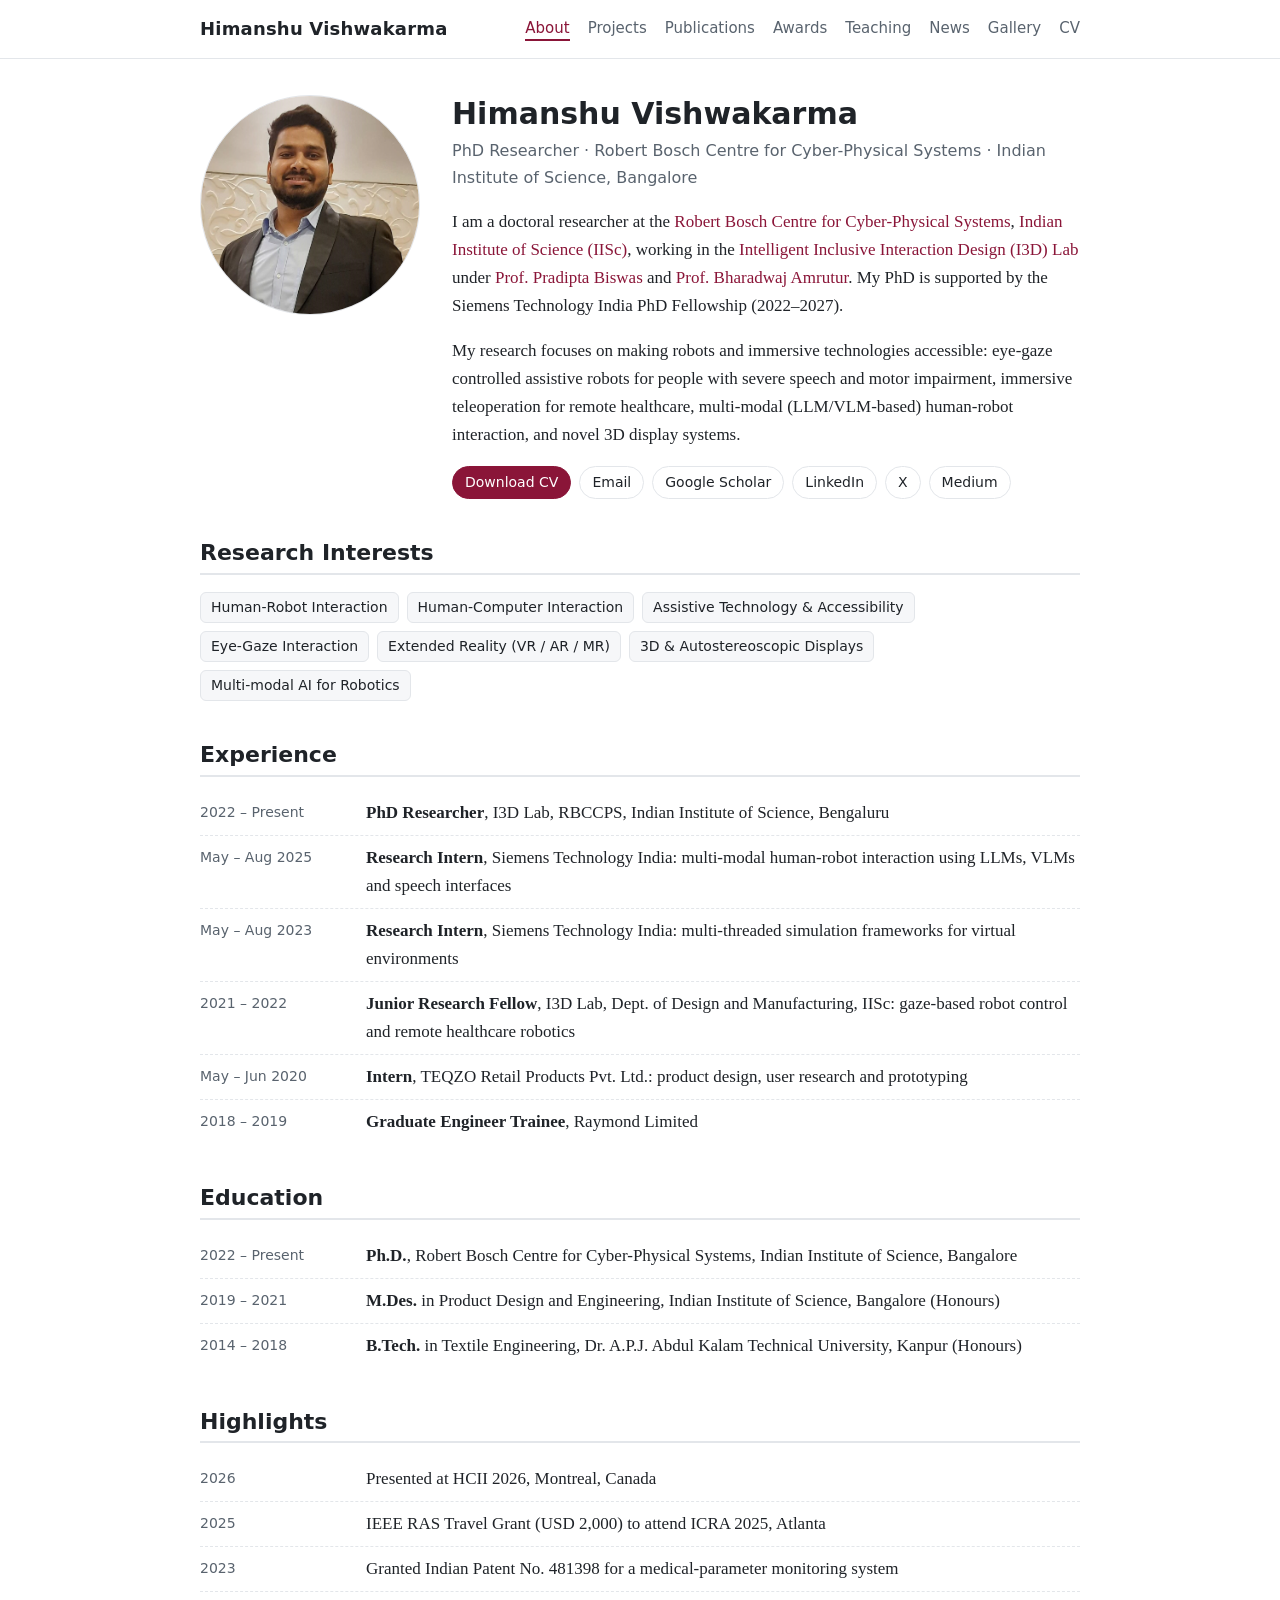
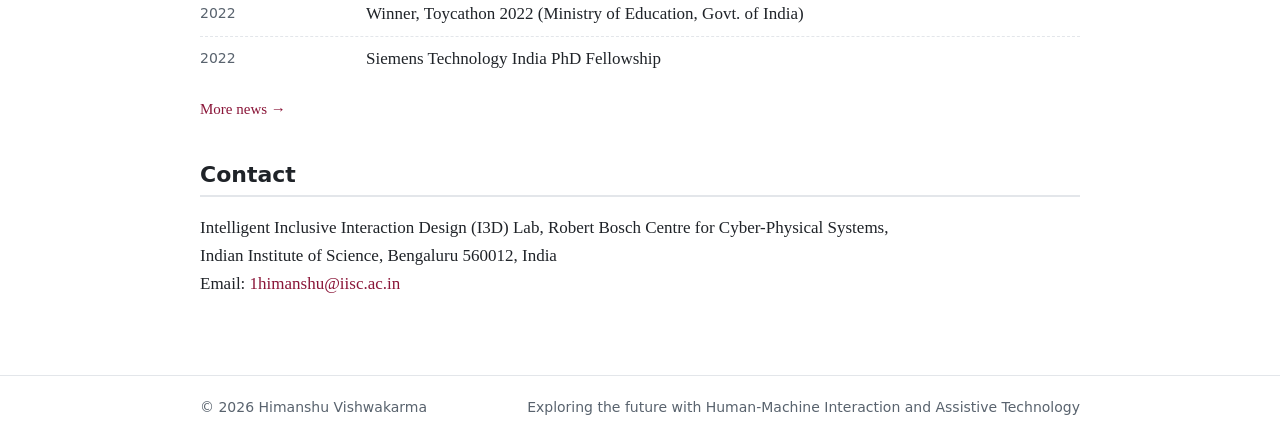
==== index.html @ 06a632ed "Initial version of personal academic website Co-Authored-By: Claude Opus 5.5 <noreply@anthropic.com>" ====
<!DOCTYPE html>
<html lang="en">
<head>
  <meta charset="utf-8">
  <meta name="viewport" content="width=device-width, initial-scale=1">
  <title>Himanshu Vishwakarma</title>
  <meta name="description" content="Himanshu Vishwakarma, PhD researcher at IISc Bangalore working on Human-Robot Interaction, Extended Reality, eye-gaze interaction and assistive technology.">
  <link rel="stylesheet" href="assets/style.css">
</head>
<body>
<header class="site-header">
  <nav class="nav">
    <a class="brand" href="index.html">Himanshu Vishwakarma</a>
    <ul>
      <li><a class="active" href="index.html">About</a></li>
      <li><a href="projects.html">Projects</a></li>
      <li><a href="publications.html">Publications</a></li>
      <li><a href="awards.html">Awards</a></li>
      <li><a href="teaching.html">Teaching</a></li>
      <li><a href="news.html">News</a></li>
      <li><a href="gallery.html">Gallery</a></li>
      <li><a href="cv.pdf">CV</a></li>
    </ul>
  </nav>
</header>

<main>
  <section class="hero">
    <img class="photo" src="assets/img/profile.jpg" alt="Photo of Himanshu Vishwakarma">
    <div>
      <h1>Himanshu Vishwakarma</h1>
      <p class="role">PhD Researcher · Robert Bosch Centre for Cyber-Physical Systems · Indian Institute of Science, Bangalore</p>

      <p>I am a doctoral researcher at the <a href="https://cps.iisc.ac.in/">Robert Bosch Centre for Cyber-Physical Systems</a>,
      <a href="https://iisc.ac.in/">Indian Institute of Science (IISc)</a>, working in the
      <a href="https://cambum.net/I3D.htm">Intelligent Inclusive Interaction Design (I3D) Lab</a> under
      <a href="https://cambum.net/PB/">Prof. Pradipta Biswas</a> and
      <a href="https://sites.google.com/view/aml-ids-iisc/home">Prof. Bharadwaj Amrutur</a>.
      My PhD is supported by the Siemens Technology India PhD Fellowship (2022–2027).</p>

      <p>My research focuses on making robots and immersive technologies accessible: eye-gaze controlled
      assistive robots for people with severe speech and motor impairment, immersive teleoperation for
      remote healthcare, multi-modal (LLM/VLM-based) human-robot interaction, and novel 3D display systems.</p>

      <div class="links">
        <a class="primary" href="cv.pdf">Download CV</a>
        <a href="mailto:1himanshu@iisc.ac.in">Email</a>
        <a href="https://scholar.google.com/citations?user=ktqjVN0AAAAJ&amp;hl=en">Google Scholar</a>
        <a href="https://www.linkedin.com/in/himanshu-vishwakarma-42093116b/">LinkedIn</a>
        <a href="https://x.com/himanshu_vishwa">X</a>
        <a href="https://medium.com/@12himsunny">Medium</a>
      </div>
    </div>
  </section>

  <h2>Research Interests</h2>
  <ul class="tags">
    <li>Human-Robot Interaction</li>
    <li>Human-Computer Interaction</li>
    <li>Assistive Technology &amp; Accessibility</li>
    <li>Eye-Gaze Interaction</li>
    <li>Extended Reality (VR / AR / MR)</li>
    <li>3D &amp; Autostereoscopic Displays</li>
    <li>Multi-modal AI for Robotics</li>
  </ul>

  <h2>Experience</h2>
  <ul class="timeline">
    <li><span class="when">2022 – Present</span>
      <span><strong>PhD Researcher</strong>, I3D Lab, RBCCPS, Indian Institute of Science, Bengaluru</span></li>
    <li><span class="when">May – Aug 2025</span>
      <span><strong>Research Intern</strong>, Siemens Technology India: multi-modal human-robot interaction using LLMs, VLMs and speech interfaces</span></li>
    <li><span class="when">May – Aug 2023</span>
      <span><strong>Research Intern</strong>, Siemens Technology India: multi-threaded simulation frameworks for virtual environments</span></li>
    <li><span class="when">2021 – 2022</span>
      <span><strong>Junior Research Fellow</strong>, I3D Lab, Dept. of Design and Manufacturing, IISc: gaze-based robot control and remote healthcare robotics</span></li>
    <li><span class="when">May – Jun 2020</span>
      <span><strong>Intern</strong>, TEQZO Retail Products Pvt. Ltd.: product design, user research and prototyping</span></li>
    <li><span class="when">2018 – 2019</span>
      <span><strong>Graduate Engineer Trainee</strong>, Raymond Limited</span></li>
  </ul>

  <h2>Education</h2>
  <ul class="timeline">
    <li><span class="when">2022 – Present</span>
      <span><strong>Ph.D.</strong>, Robert Bosch Centre for Cyber-Physical Systems, Indian Institute of Science, Bangalore</span></li>
    <li><span class="when">2019 – 2021</span>
      <span><strong>M.Des.</strong> in Product Design and Engineering, Indian Institute of Science, Bangalore (Honours)</span></li>
    <li><span class="when">2014 – 2018</span>
      <span><strong>B.Tech.</strong> in Textile Engineering, Dr. A.P.J. Abdul Kalam Technical University, Kanpur (Honours)</span></li>
  </ul>

  <h2>Highlights</h2>
  <ul class="timeline">
    <li><span class="when">2026</span><span>Presented at HCII 2026, Montreal, Canada</span></li>
    <li><span class="when">2025</span><span>IEEE RAS Travel Grant (USD 2,000) to attend ICRA 2025, Atlanta</span></li>
    <li><span class="when">2023</span><span>Granted Indian Patent No. 481398 for a medical-parameter monitoring system</span></li>
    <li><span class="when">2022</span><span>Winner, Toycathon 2022 (Ministry of Education, Govt. of India)</span></li>
    <li><span class="when">2022</span><span>Siemens Technology India PhD Fellowship</span></li>
  </ul>
  <p class="small"><a href="news.html">More news →</a></p>

  <h2>Contact</h2>
  <p>Intelligent Inclusive Interaction Design (I3D) Lab, Robert Bosch Centre for Cyber-Physical Systems,<br>
  Indian Institute of Science, Bengaluru 560012, India<br>
  Email: <a href="mailto:1himanshu@iisc.ac.in">1himanshu@iisc.ac.in</a></p>
</main>

<footer><div class="inner">
  <span>© 2026 Himanshu Vishwakarma</span>
  <span>Exploring the future with Human-Machine Interaction and Assistive Technology</span>
</div></footer>
</body>
</html>
---- assets/style.css ----
:root {
  --text: #1f2328;
  --muted: #59636e;
  --accent: #8a1538;      /* deep maroon, close to the CV marker colour */
  --line: #e3e6ea;
  --bg: #ffffff;
  --soft: #f6f7f9;
  --max: 920px;
}

* { box-sizing: border-box; }

html { scroll-behavior: smooth; }

body {
  margin: 0;
  font-family: "Source Serif 4", Georgia, "Times New Roman", serif;
  font-size: 17px;
  line-height: 1.65;
  color: var(--text);
  background: var(--bg);
}

a { color: var(--accent); text-decoration: none; }
a:hover { text-decoration: underline; }

/* ---------- header / nav ---------- */
.site-header {
  position: sticky; top: 0; z-index: 10;
  background: rgba(255,255,255,.95);
  backdrop-filter: blur(6px);
  border-bottom: 1px solid var(--line);
}
.nav {
  max-width: var(--max); margin: 0 auto; padding: 14px 20px;
  display: flex; align-items: center; justify-content: space-between; gap: 16px;
  flex-wrap: wrap;
}
.brand {
  font-family: system-ui, -apple-system, "Segoe UI", Roboto, sans-serif;
  font-weight: 700; font-size: 18px; color: var(--text); letter-spacing: .2px;
}
.brand:hover { text-decoration: none; color: var(--accent); }
.nav ul {
  list-style: none; margin: 0; padding: 0;
  display: flex; flex-wrap: wrap; gap: 4px 18px;
  font-family: system-ui, -apple-system, "Segoe UI", Roboto, sans-serif; font-size: 15px;
}
.nav ul a { color: var(--muted); padding: 2px 0; border-bottom: 2px solid transparent; }
.nav ul a:hover { color: var(--text); text-decoration: none; }
.nav ul a.active { color: var(--accent); border-bottom-color: var(--accent); }

/* ---------- layout ---------- */
main { max-width: var(--max); margin: 0 auto; padding: 36px 20px 60px; }

h1, h2, h3 {
  font-family: system-ui, -apple-system, "Segoe UI", Roboto, sans-serif;
  line-height: 1.25; color: var(--text);
}
h1 { font-size: 30px; margin: 0 0 6px; }
h2 {
  font-size: 22px; margin: 40px 0 14px; padding-bottom: 6px;
  border-bottom: 2px solid var(--line);
}
h3 { font-size: 17px; margin: 22px 0 6px; }

.muted { color: var(--muted); }
.small { font-size: 15px; }

/* ---------- home hero ---------- */
.hero { display: grid; grid-template-columns: 220px 1fr; gap: 32px; align-items: start; }
.hero img.photo {
  width: 220px; height: 220px; object-fit: cover; border-radius: 50%;
  border: 1px solid var(--line);
}
.hero .role {
  font-family: system-ui, -apple-system, "Segoe UI", Roboto, sans-serif;
  color: var(--muted); font-size: 16px; margin: 0 0 14px;
}
.links { display: flex; flex-wrap: wrap; gap: 8px; margin-top: 16px; }
.links a {
  font-family: system-ui, -apple-system, "Segoe UI", Roboto, sans-serif; font-size: 14px;
  border: 1px solid var(--line); border-radius: 999px; padding: 4px 12px; color: var(--text);
}
.links a:hover { border-color: var(--accent); color: var(--accent); text-decoration: none; }
.links a.primary { background: var(--accent); border-color: var(--accent); color: #fff; }
.links a.primary:hover { color: #fff; opacity: .9; }

.tags { display: flex; flex-wrap: wrap; gap: 8px; padding: 0; list-style: none; }
.tags li {
  font-family: system-ui, -apple-system, "Segoe UI", Roboto, sans-serif; font-size: 14px;
  background: var(--soft); border: 1px solid var(--line); border-radius: 6px; padding: 3px 10px;
}

/* ---------- timeline-style lists ---------- */
.timeline { list-style: none; padding: 0; margin: 0; }
.timeline li {
  display: grid; grid-template-columns: 150px 1fr; gap: 16px;
  padding: 8px 0; border-bottom: 1px dashed var(--line);
}
.timeline li:last-child { border-bottom: none; }
.timeline .when {
  font-family: system-ui, -apple-system, "Segoe UI", Roboto, sans-serif;
  font-size: 14px; color: var(--muted); padding-top: 2px;
}

/* ---------- publications ---------- */
ol.pubs { padding-left: 0; list-style: none; counter-reset: pub; }
ol.pubs li { position: relative; padding: 8px 0 8px 52px; counter-increment: pub; }
ol.pubs li::before {
  position: absolute; left: 0; top: 9px;
  font-family: system-ui, -apple-system, "Segoe UI", Roboto, sans-serif;
  font-size: 13px; font-weight: 600; color: var(--accent);
}
ol.pubs.j li::before { content: "[J" counter(pub) "]"; }
ol.pubs.c li::before { content: "[C" counter(pub) "]"; }
ol.pubs.u li::before { content: "[U" counter(pub) "]"; }
ol.pubs.p li::before { content: "[P" counter(pub) "]"; }
.me { font-weight: 700; }
.ptitle { font-weight: 600; }
.badge {
  display: inline-block; font-family: system-ui, -apple-system, "Segoe UI", Roboto, sans-serif;
  font-size: 12px; line-height: 1.6; padding: 0 7px; border-radius: 4px; margin-left: 4px;
  background: var(--soft); border: 1px solid var(--line); color: var(--muted); vertical-align: 1px;
}
.badge.link { color: var(--accent); border-color: #e6c9d2; }

/* ---------- project cards ---------- */
.cards { display: grid; grid-template-columns: repeat(auto-fill, minmax(260px, 1fr)); gap: 18px; }
.card {
  border: 1px solid var(--line); border-radius: 10px; overflow: hidden; background: #fff;
  display: flex; flex-direction: column;
}
.card .thumb {
  aspect-ratio: 16 / 9; background: var(--soft); display: flex; align-items: center; justify-content: center;
  color: var(--muted); font-family: system-ui, sans-serif; font-size: 13px;
}
.card .thumb img { width: 100%; height: 100%; object-fit: cover; }
.card .body { padding: 14px 16px 16px; display: flex; flex-direction: column; gap: 6px; flex: 1; }
.card h3 { margin: 0; font-size: 16px; }
.card p { margin: 0; font-size: 15px; }
.card .venue { font-family: system-ui, sans-serif; font-size: 13px; color: var(--muted); }
.card .more { margin-top: auto; font-family: system-ui, sans-serif; font-size: 14px; }

/* ---------- footer ---------- */
footer {
  border-top: 1px solid var(--line); color: var(--muted);
  font-family: system-ui, -apple-system, "Segoe UI", Roboto, sans-serif; font-size: 14px;
}
footer .inner { max-width: var(--max); margin: 0 auto; padding: 20px; display: flex; justify-content: space-between; flex-wrap: wrap; gap: 8px; }

/* ---------- mobile ---------- */
@media (max-width: 680px) {
  body { font-size: 16px; }
  .hero { grid-template-columns: 1fr; text-align: center; }
  .hero img.photo { margin: 0 auto; width: 170px; height: 170px; }
  .links { justify-content: center; }
  .timeline li { grid-template-columns: 1fr; gap: 0; }
  ol.pubs li { padding-left: 44px; }
}

/* ---------- video thumbnails ---------- */
.card a.thumb { position: relative; display: block; }
.card a.thumb img { display: block; width: 100%; height: 100%; object-fit: cover; transition: transform .25s ease; }
.card a.thumb:hover img { transform: scale(1.03); }
.card .play {
  position: absolute; left: 50%; top: 50%; width: 54px; height: 38px; transform: translate(-50%, -50%);
  background: rgba(0,0,0,.65); border-radius: 10px;
}
.card .play::after {
  content: ""; position: absolute; left: 22px; top: 11px;
  border-style: solid; border-width: 8px 0 8px 14px; border-color: transparent transparent transparent #fff;
}
.card a.thumb:hover .play { background: #c4302b; }
.card .more a { margin-right: 14px; }

/* ---------- gallery ---------- */
.videos { display: grid; grid-template-columns: repeat(auto-fill, minmax(380px, 1fr)); gap: 20px; }
.video figure { margin: 0; }
.video .frame { position: relative; aspect-ratio: 16 / 9; border-radius: 10px; overflow: hidden; background: #000; }
.video iframe { position: absolute; inset: 0; width: 100%; height: 100%; border: 0; }
.video figcaption { font-family: system-ui, sans-serif; font-size: 14px; color: var(--muted); margin-top: 6px; }
@media (max-width: 680px) { .videos { grid-template-columns: 1fr; } }
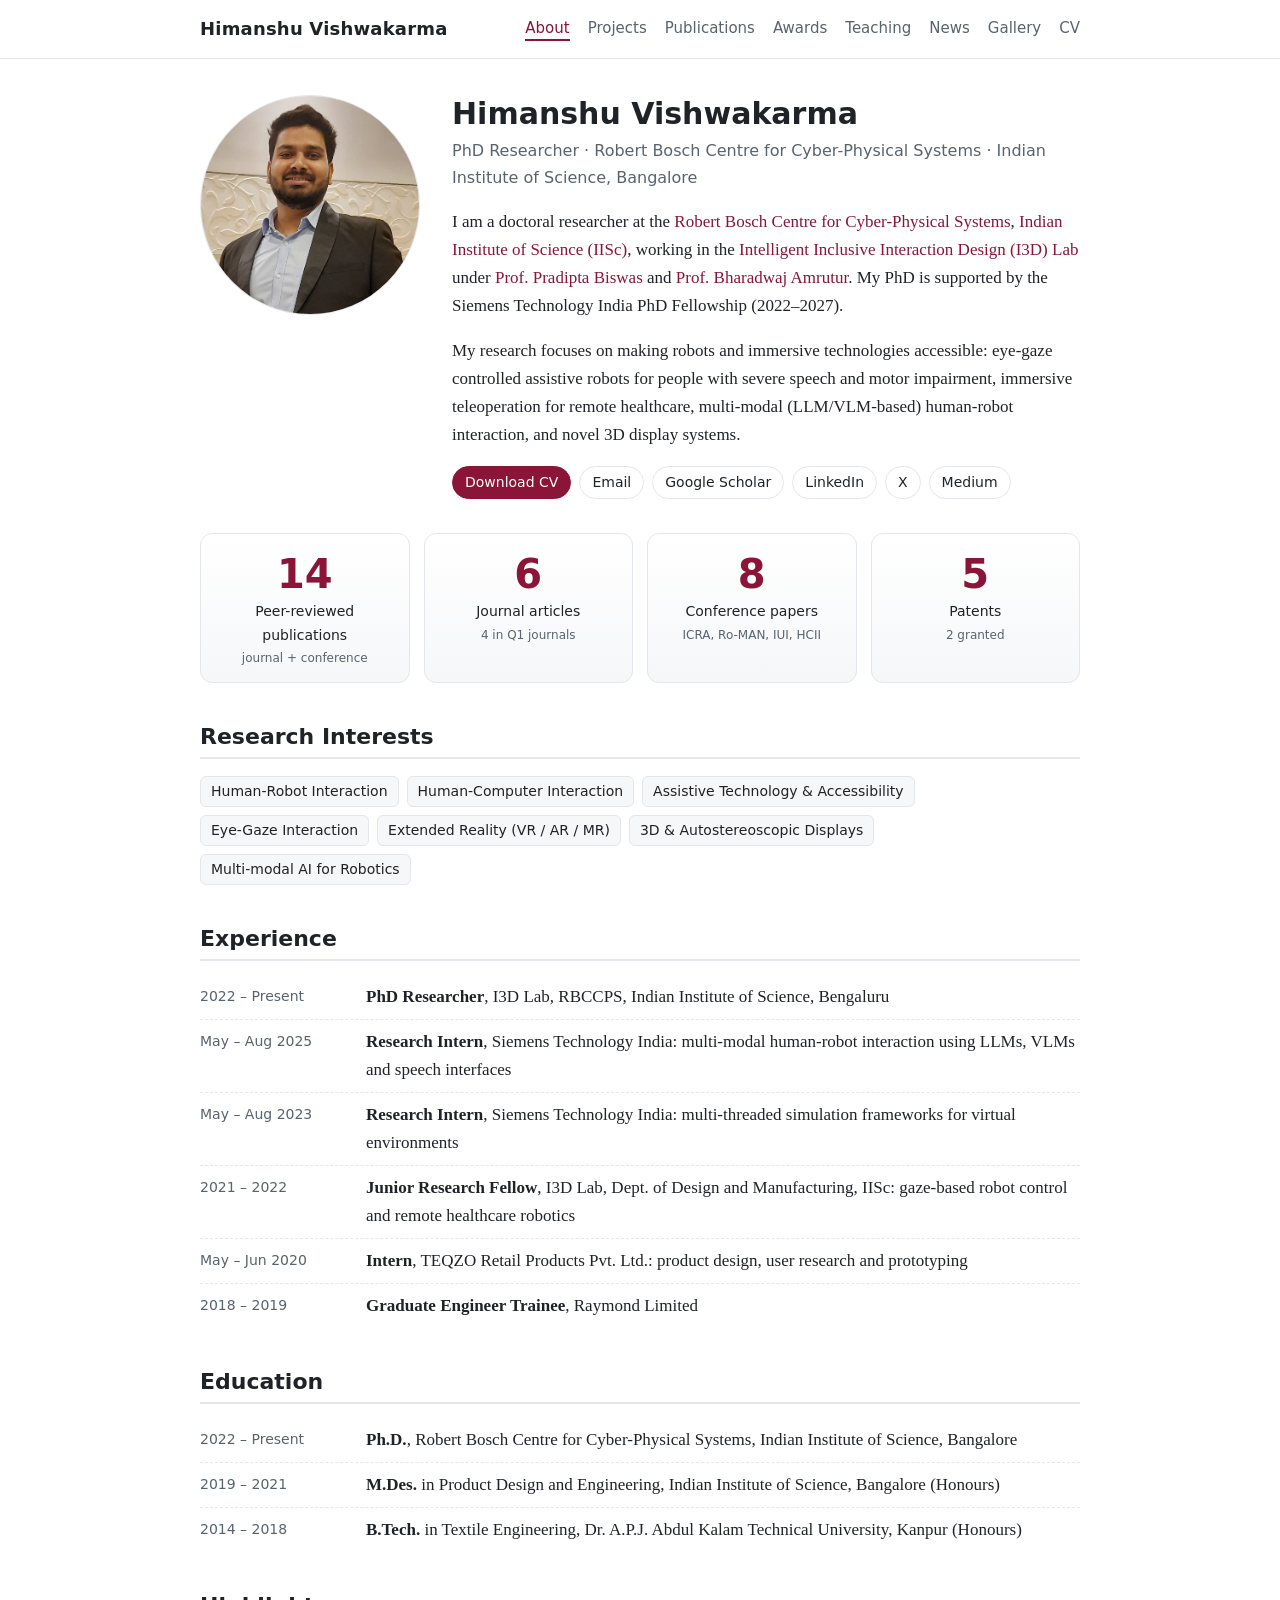
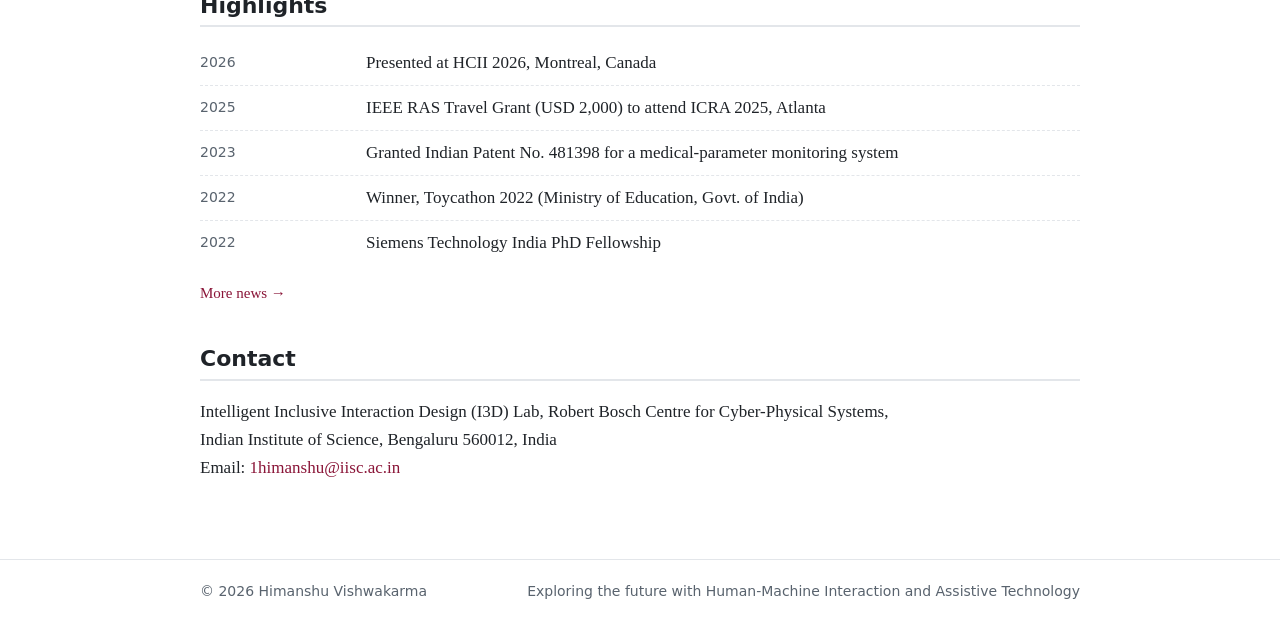
==== commit 2729f297: "About: animated counters for publications and patents, read live from the Publications page Co-Autho" ====
--- a/index.html
+++ b/index.html
@@ -52,6 +52,25 @@
       </div>
     </div>
   </section>
+
+  <ul class="stats" aria-label="Research output">
+    <li class="stat"><a href="publications.html">
+      <span class="num" data-key="total" data-target="14">14</span>
+      <span class="label">Peer-reviewed publications</span>
+      <span class="sub">journal + conference</span></a></li>
+    <li class="stat"><a href="publications.html#journals">
+      <span class="num" data-key="journals" data-target="6">6</span>
+      <span class="label">Journal articles</span>
+      <span class="sub">4 in Q1 journals</span></a></li>
+    <li class="stat"><a href="publications.html#conferences">
+      <span class="num" data-key="conferences" data-target="8">8</span>
+      <span class="label">Conference papers</span>
+      <span class="sub">ICRA, Ro-MAN, IUI, HCII</span></a></li>
+    <li class="stat"><a href="publications.html#patents">
+      <span class="num" data-key="patents" data-target="5">5</span>
+      <span class="label">Patents</span>
+      <span class="sub" data-sub="granted">2 granted</span></a></li>
+  </ul>
 
   <h2>Research Interests</h2>
   <ul class="tags">
@@ -110,5 +129,6 @@
   <span>© 2026 Himanshu Vishwakarma</span>
   <span>Exploring the future with Human-Machine Interaction and Assistive Technology</span>
 </div></footer>
+<script src="assets/counters.js"></script>
 </body>
 </html>
--- a/assets/style.css
+++ b/assets/style.css
@@ -181,3 +181,55 @@
 .video iframe { position: absolute; inset: 0; width: 100%; height: 100%; border: 0; }
 .video figcaption { font-family: system-ui, sans-serif; font-size: 14px; color: var(--muted); margin-top: 6px; }
 @media (max-width: 680px) { .videos { grid-template-columns: 1fr; } }
+
+/* ---------- photo grid + lightbox ---------- */
+.photos { display: grid; grid-template-columns: repeat(auto-fill, minmax(170px, 1fr)); gap: 8px; margin-bottom: 8px; }
+.photos a.ph { display: block; aspect-ratio: 4 / 3; overflow: hidden; border-radius: 6px; background: var(--soft); }
+.photos a.ph img { width: 100%; height: 100%; object-fit: cover; transition: transform .25s ease; }
+.photos a.ph:hover img { transform: scale(1.05); }
+.photos.certs a.ph { aspect-ratio: 3 / 4; }
+.photos.certs a.ph img { object-fit: contain; background: #fff; }
+main h3 + .photos { margin-top: 4px; }
+.lb { position: fixed; inset: 0; background: rgba(10,10,12,.92); display: none; align-items: center; justify-content: center; z-index: 100; }
+.lb.open { display: flex; }
+.lb figure { margin: 0; max-width: 92vw; max-height: 88vh; text-align: center; }
+.lb img { max-width: 92vw; max-height: 80vh; object-fit: contain; border-radius: 4px; }
+.lb figcaption { color: #e8e8e8; font-family: system-ui, sans-serif; font-size: 15px; margin-top: 10px; }
+.lb button { position: absolute; background: none; border: 0; color: #fff; cursor: pointer; font-size: 44px; line-height: 1; padding: 10px 16px; opacity: .8; }
+.lb button:hover { opacity: 1; }
+.lb-x { top: 8px; right: 12px; }
+.lb-p { left: 6px; top: 50%; transform: translateY(-50%); }
+.lb-n { right: 6px; top: 50%; transform: translateY(-50%); }
+
+/* ---------- gallery v2: albums + section chips ---------- */
+.chips { list-style: none; padding: 0; margin: 14px 0 6px; display: flex; flex-wrap: wrap; gap: 8px; }
+.chips a {
+  display: inline-block; font-family: system-ui, sans-serif; font-size: 14px; color: var(--text);
+  border: 1px solid var(--line); border-radius: 999px; padding: 4px 12px; background: #fff;
+}
+.chips a:hover { border-color: var(--accent); color: var(--accent); text-decoration: none; }
+section[id] { scroll-margin-top: 72px; }
+.album { margin: 0 0 22px; }
+.album-cap { font-family: system-ui, sans-serif; font-size: 15px; font-weight: 600; margin: 0 0 8px; color: var(--text); }
+.photos.single { grid-template-columns: minmax(0, 520px); }
+.photos.single a.ph { aspect-ratio: 16 / 10; }
+
+/* ---------- About: animated stats ---------- */
+.stats {
+  display: grid; grid-template-columns: repeat(4, 1fr); gap: 14px;
+  margin: 34px 0 6px; padding: 0; list-style: none;
+}
+.stat {
+  border: 1px solid var(--line); border-radius: 12px; padding: 18px 12px 14px; text-align: center;
+  background: linear-gradient(180deg, #fff 0%, var(--soft) 100%);
+}
+.stat a { color: inherit; text-decoration: none; display: block; }
+.stat a:hover .num { color: var(--accent); }
+.stat .num {
+  display: block; font-family: system-ui, -apple-system, "Segoe UI", Roboto, sans-serif;
+  font-size: 40px; font-weight: 700; line-height: 1.1; color: var(--accent);
+  font-variant-numeric: tabular-nums;
+}
+.stat .label { display: block; font-family: system-ui, sans-serif; font-size: 14px; color: var(--text); margin-top: 4px; }
+.stat .sub { display: block; font-family: system-ui, sans-serif; font-size: 12px; color: var(--muted); margin-top: 2px; min-height: 1em; }
+@media (max-width: 680px) { .stats { grid-template-columns: repeat(2, 1fr); } .stat .num { font-size: 32px; } }
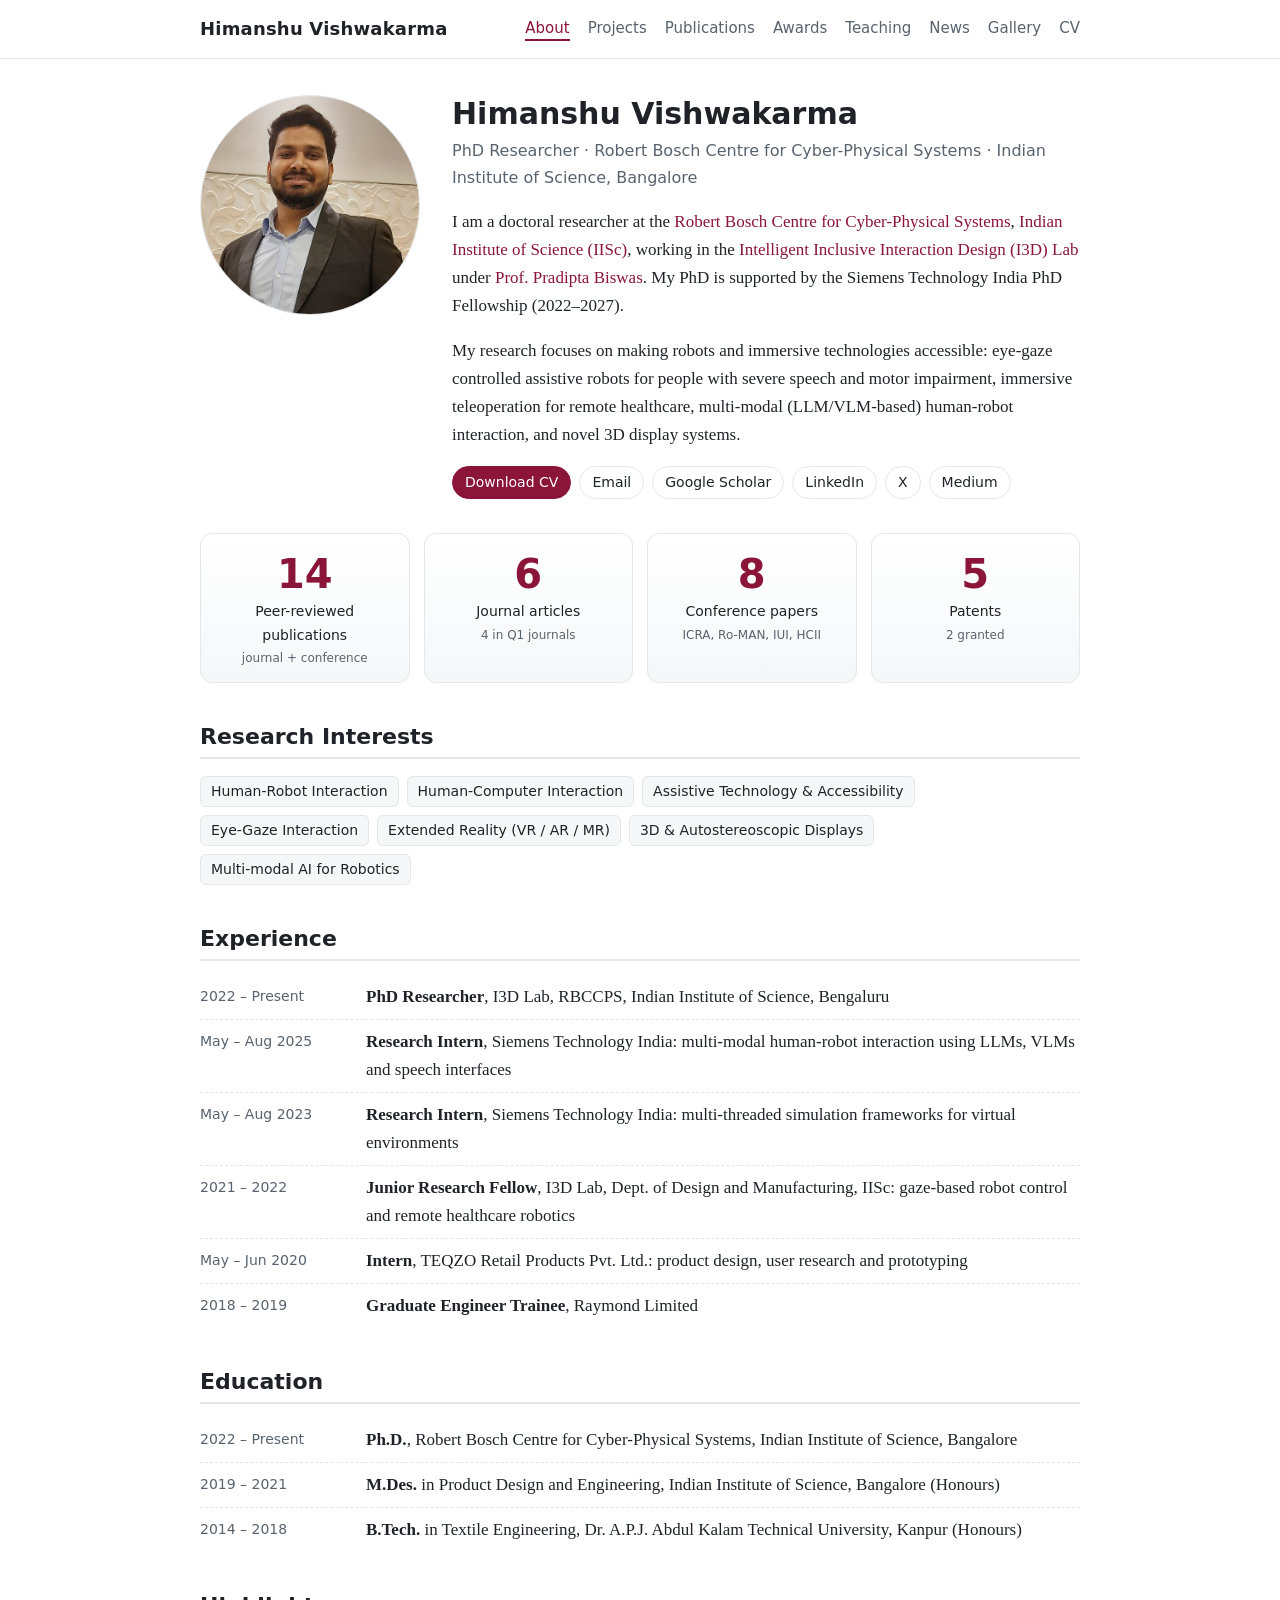
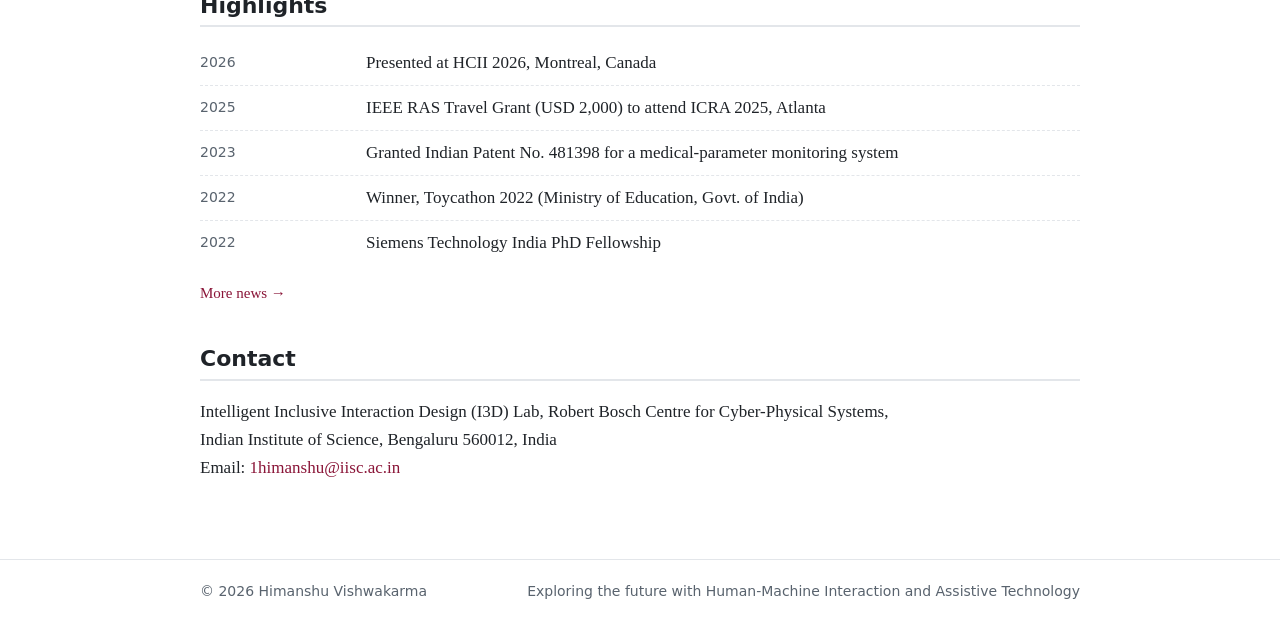
==== commit e8254406: "Remove Prof. Bharadwaj Amrutur from About and gallery caption Co-Authored-By: Claude Opus 5.5 <norep" ====
--- a/index.html
+++ b/index.html
@@ -34,8 +34,7 @@
       <p>I am a doctoral researcher at the <a href="https://cps.iisc.ac.in/">Robert Bosch Centre for Cyber-Physical Systems</a>,
       <a href="https://iisc.ac.in/">Indian Institute of Science (IISc)</a>, working in the
       <a href="https://cambum.net/I3D.htm">Intelligent Inclusive Interaction Design (I3D) Lab</a> under
-      <a href="https://cambum.net/PB/">Prof. Pradipta Biswas</a> and
-      <a href="https://sites.google.com/view/aml-ids-iisc/home">Prof. Bharadwaj Amrutur</a>.
+      <a href="https://cambum.net/PB/">Prof. Pradipta Biswas</a>.
       My PhD is supported by the Siemens Technology India PhD Fellowship (2022–2027).</p>
 
       <p>My research focuses on making robots and immersive technologies accessible: eye-gaze controlled
--- a/assets/style.css
+++ b/assets/style.css
@@ -233,3 +233,5 @@
 .stat .label { display: block; font-family: system-ui, sans-serif; font-size: 14px; color: var(--text); margin-top: 4px; }
 .stat .sub { display: block; font-family: system-ui, sans-serif; font-size: 12px; color: var(--muted); margin-top: 2px; min-height: 1em; }
 @media (max-width: 680px) { .stats { grid-template-columns: repeat(2, 1fr); } .stat .num { font-size: 32px; } }
+.album-cap a { color: var(--accent); border-bottom: 1px dotted var(--accent); }
+.album-cap a:hover { text-decoration: none; border-bottom-style: solid; }
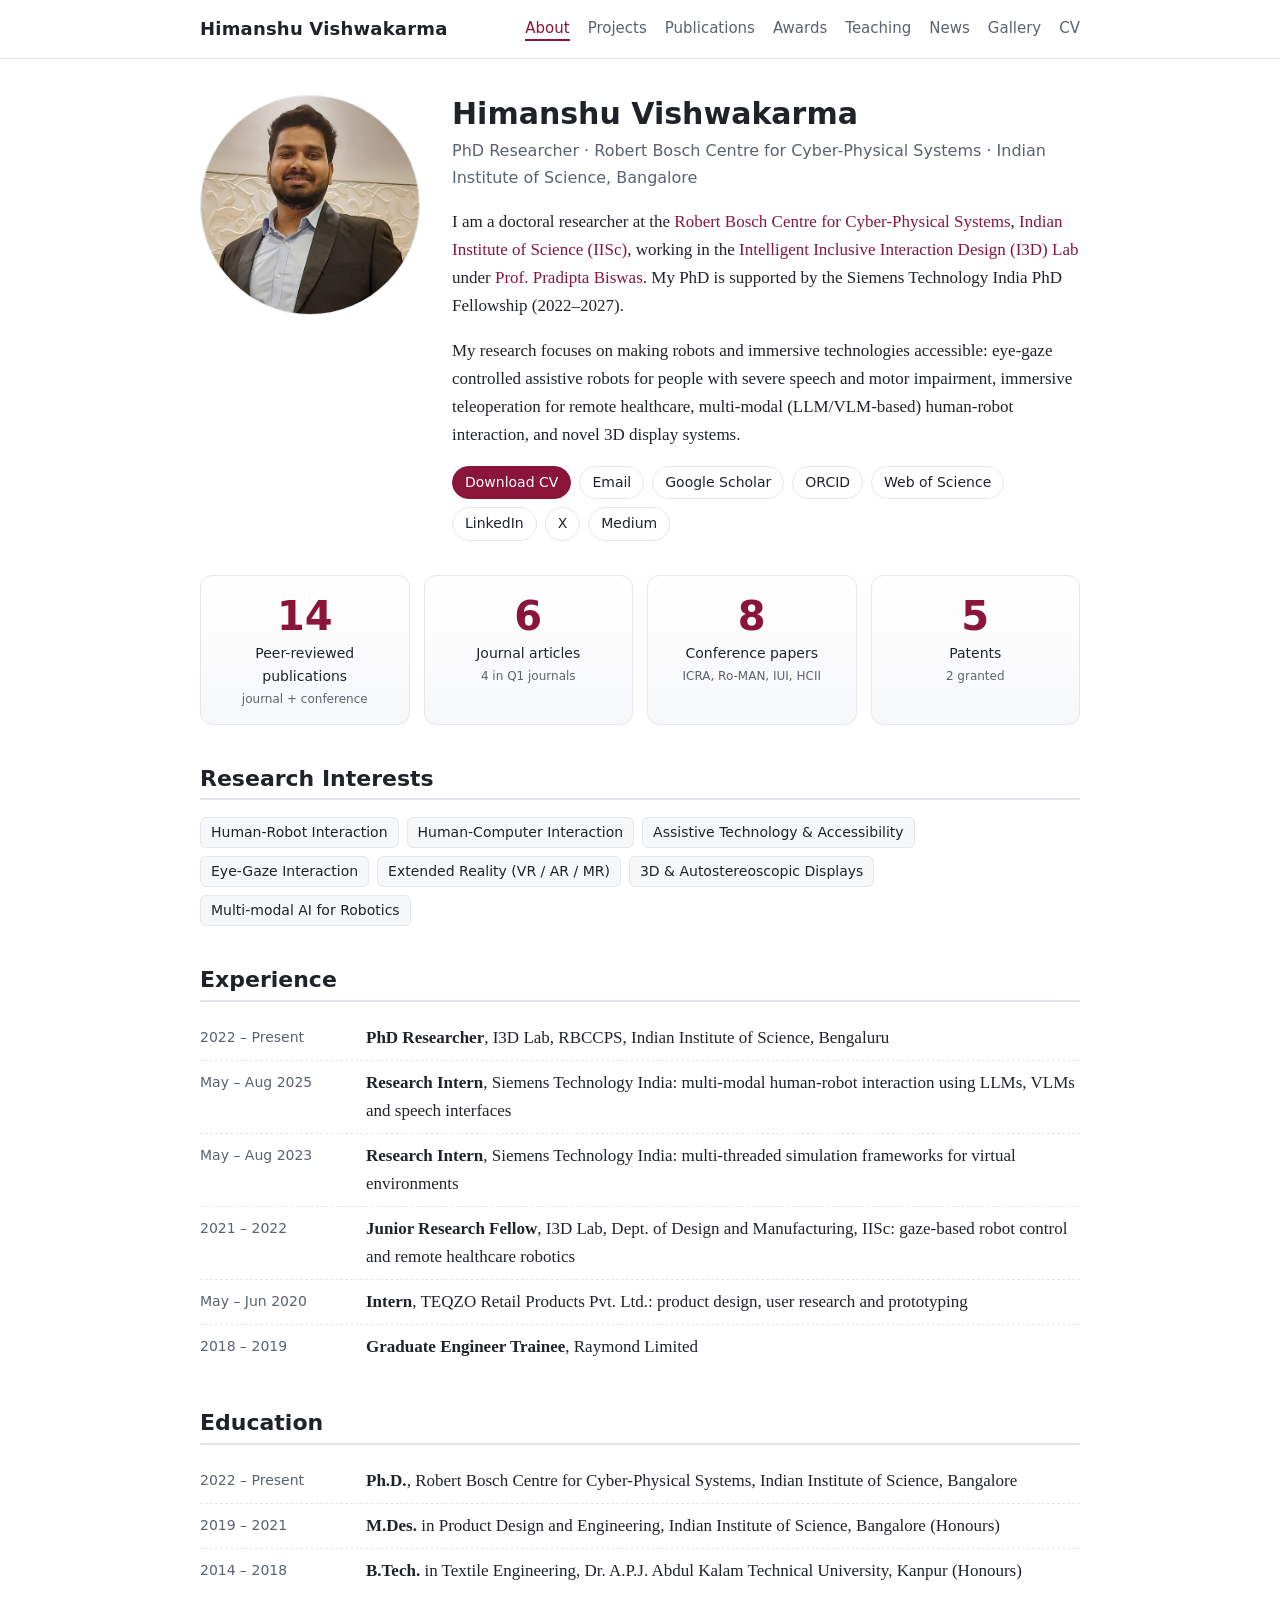
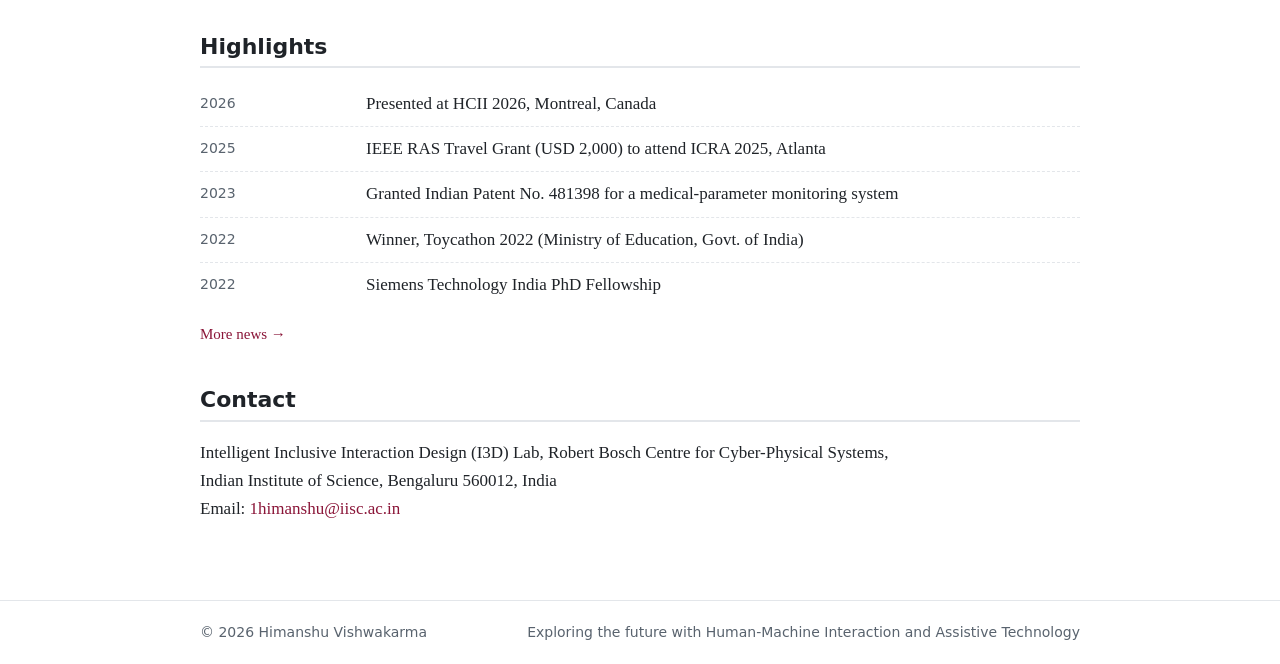
==== commit cdadc65b: "About: add ORCID, Web of Science links and Academic Service (journal reviewing) Co-Authored-By: Clau" ====
--- a/index.html
+++ b/index.html
@@ -45,6 +45,8 @@
         <a class="primary" href="cv.pdf">Download CV</a>
         <a href="mailto:1himanshu@iisc.ac.in">Email</a>
         <a href="https://scholar.google.com/citations?user=ktqjVN0AAAAJ&amp;hl=en">Google Scholar</a>
+        <a href="https://orcid.org/0000-0003-1420-279X">ORCID</a>
+        <a href="https://www.webofscience.com/wos/author/record/84254877">Web of Science</a>
         <a href="https://www.linkedin.com/in/himanshu-vishwakarma-42093116b/">LinkedIn</a>
         <a href="https://x.com/himanshu_vishwa">X</a>
         <a href="https://medium.com/@12himsunny">Medium</a>
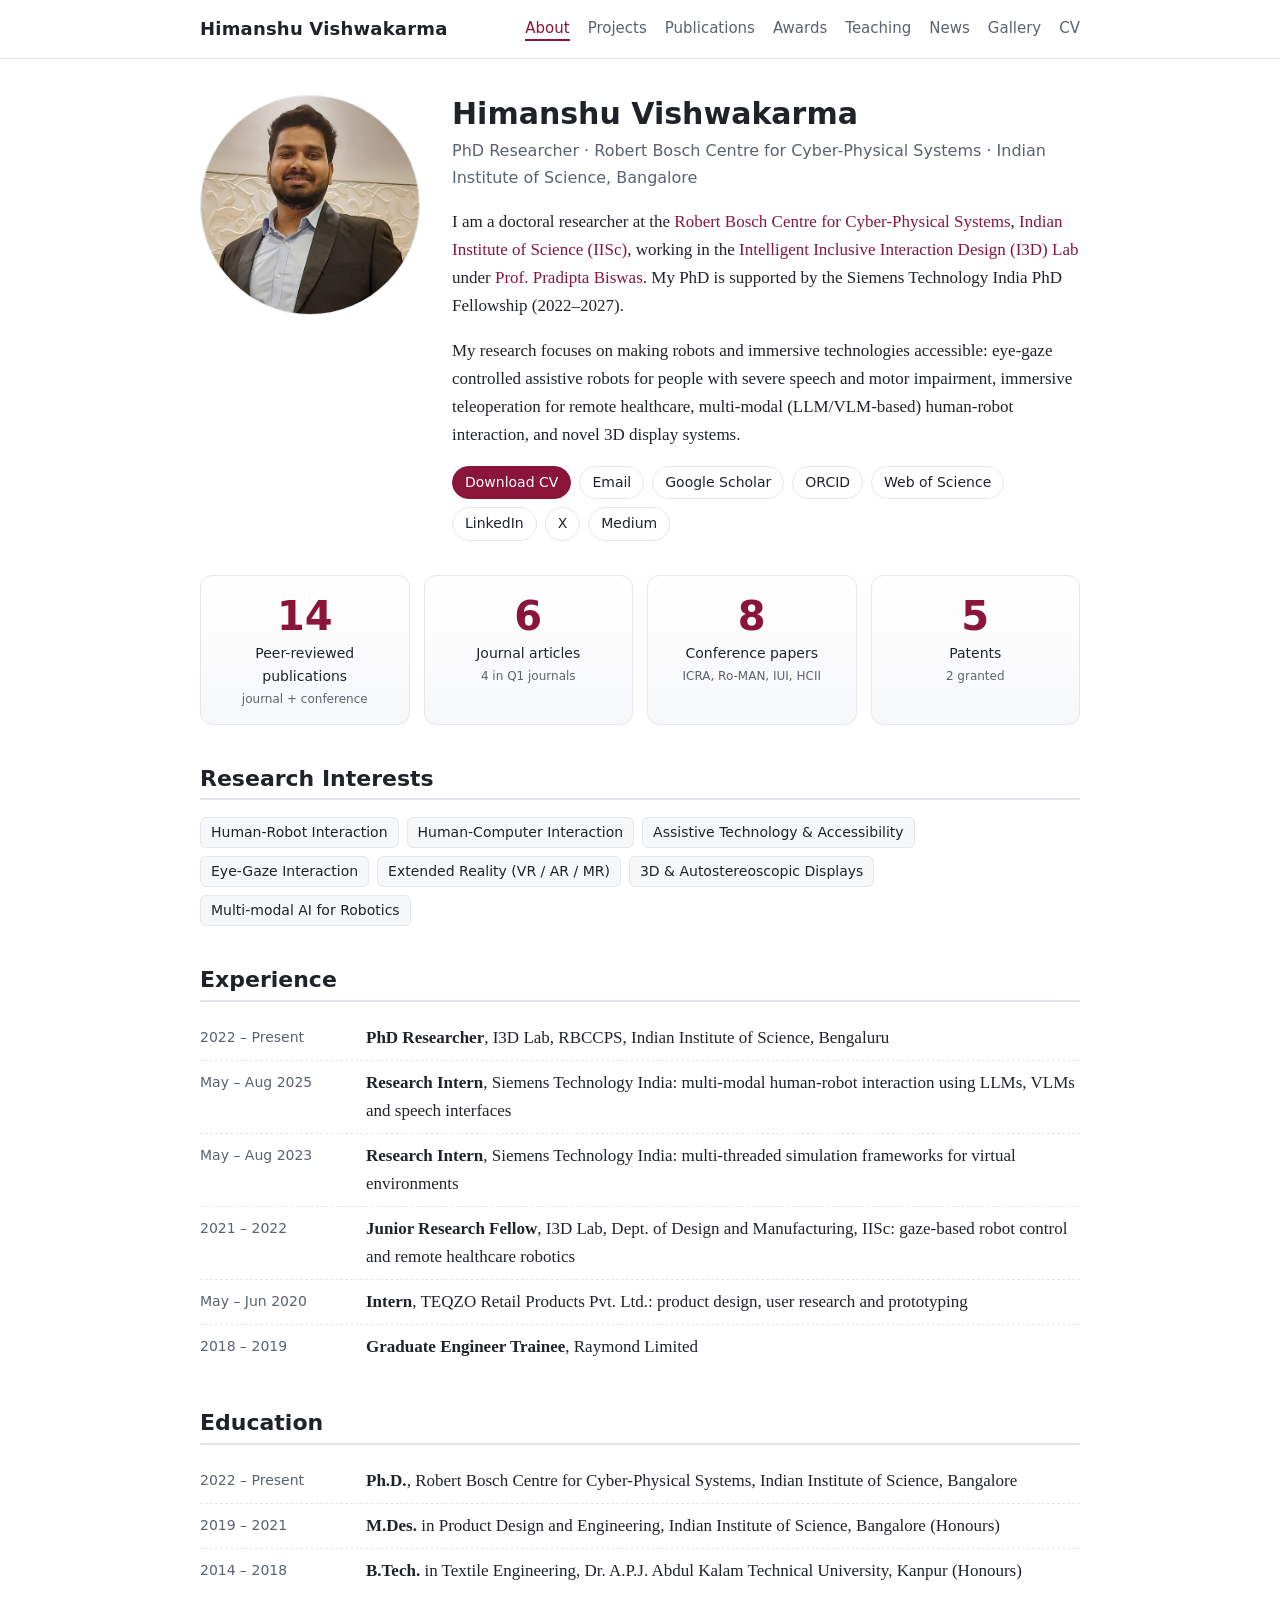
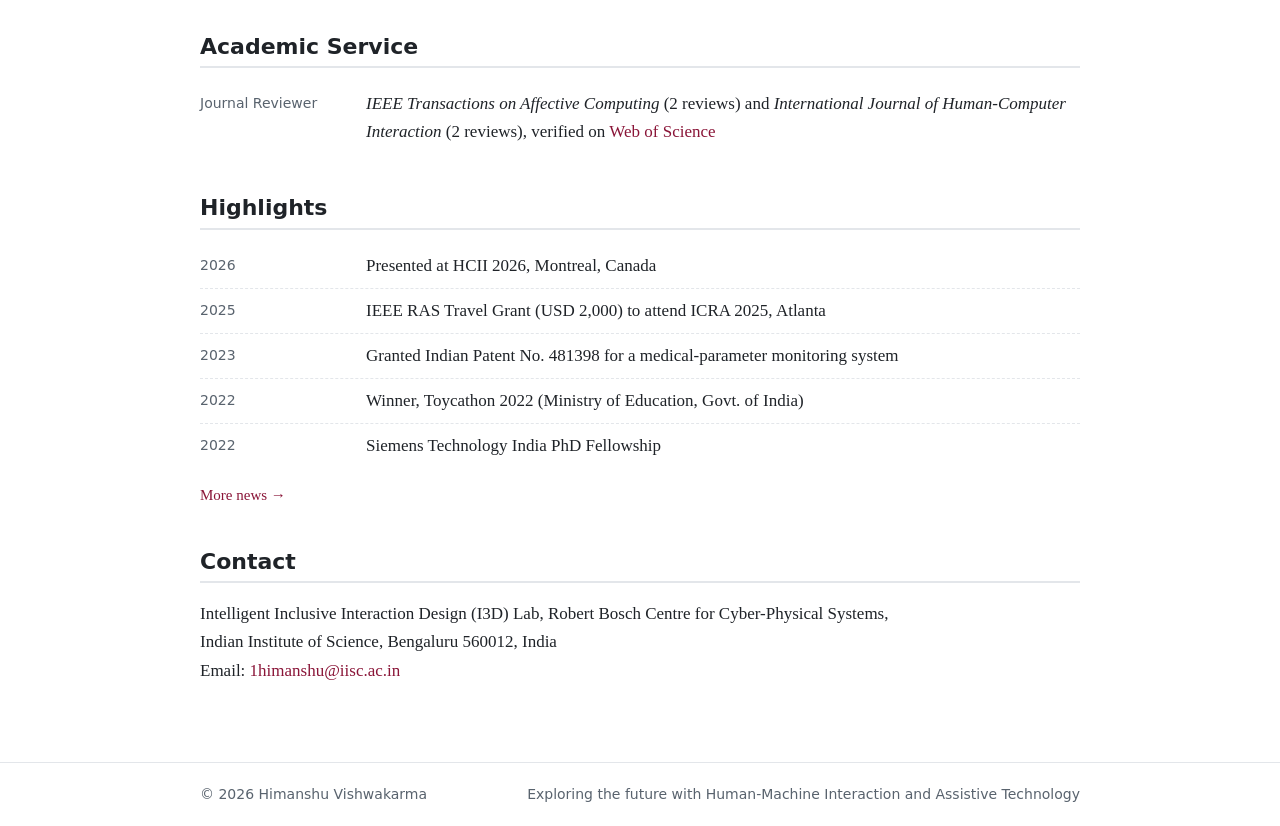
==== commit e8bcd68d: "About: add Academic Service section Co-Authored-By: Claude Opus 5.5 <noreply@anthropic.com>" ====
--- a/index.html
+++ b/index.html
@@ -110,6 +110,11 @@
       <span><strong>B.Tech.</strong> in Textile Engineering, Dr. A.P.J. Abdul Kalam Technical University, Kanpur (Honours)</span></li>
   </ul>
 
+  <h2>Academic Service</h2>
+  <ul class="timeline">
+    <li><span class="when">Journal Reviewer</span><span><em>IEEE Transactions on Affective Computing</em> (2 reviews) and <em>International Journal of Human-Computer Interaction</em> (2 reviews), verified on <a href="https://www.webofscience.com/wos/author/record/84254877">Web of Science</a></span></li>
+  </ul>
+
   <h2>Highlights</h2>
   <ul class="timeline">
     <li><span class="when">2026</span><span>Presented at HCII 2026, Montreal, Canada</span></li>
